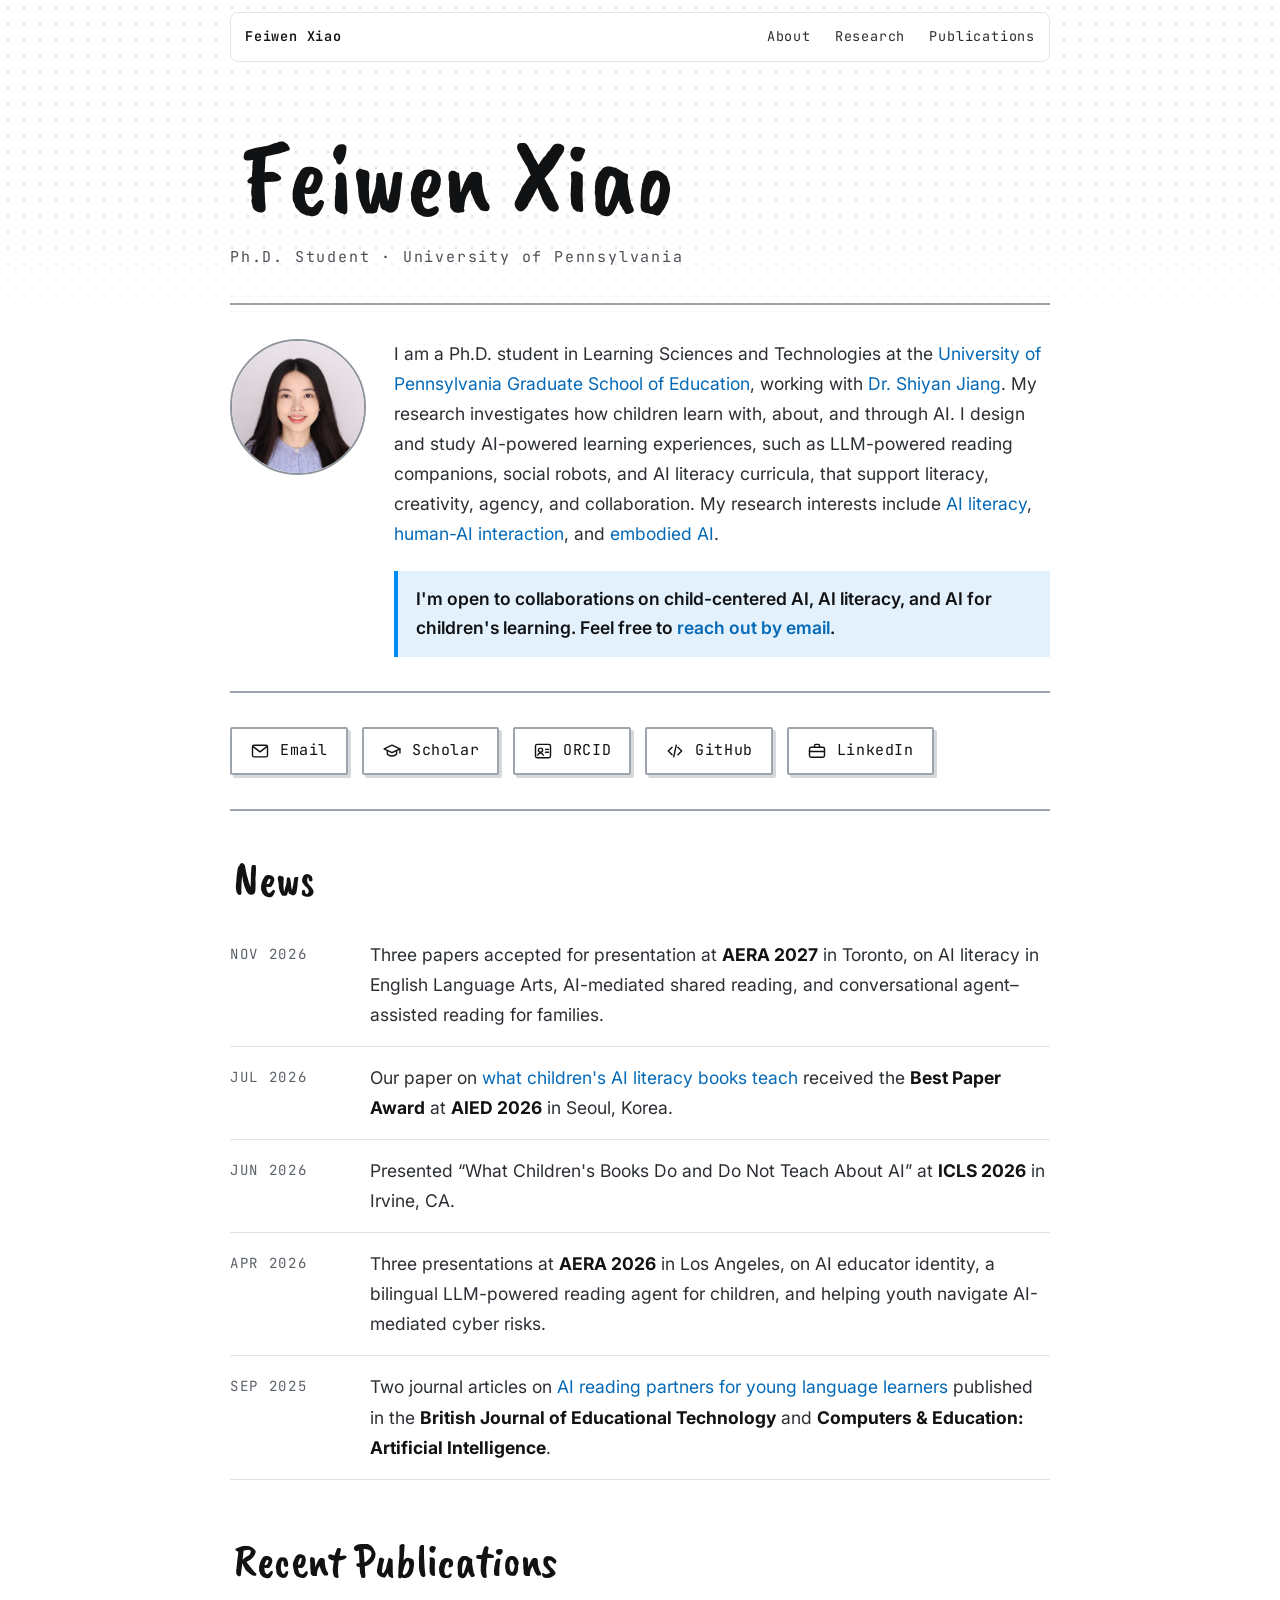
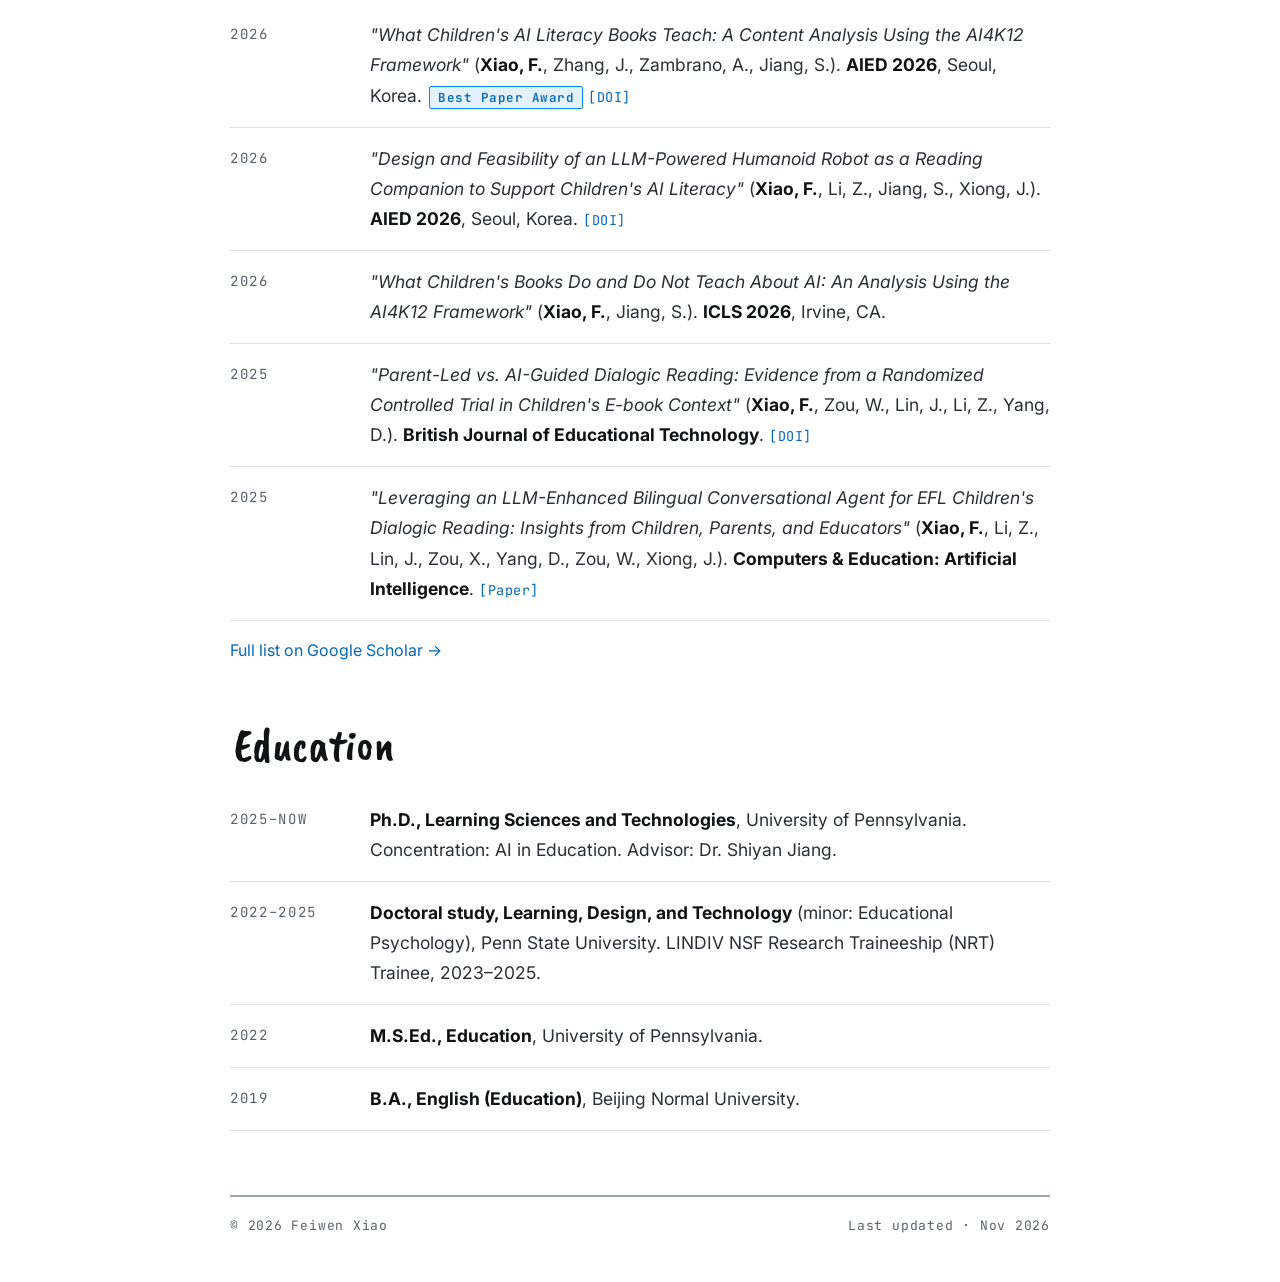
==== feiwenx.github.io/index.html @ 2ca4c5cd "Add files via upload fill the content & upload with new UI" ====
<!doctype html>
<html lang="en">
<head>
  <meta charset="utf-8">
  <meta name="viewport" content="width=device-width, initial-scale=1">
  <title>Feiwen Xiao</title>
  <meta name="description" content="Feiwen Xiao, Ph.D. student in Learning Sciences and Technologies at the University of Pennsylvania, studying children's AI literacy, human-AI interaction, and embodied AI.">
  <link rel="icon" href="assets/portrait-photo.jpg">
  <link rel="preconnect" href="https://fonts.googleapis.com">
  <link rel="preconnect" href="https://fonts.gstatic.com" crossorigin>
  <link rel="stylesheet" href="https://fonts.googleapis.com/css2?family=Caveat+Brush&amp;family=Inter:wght@400..700&amp;family=JetBrains+Mono:wght@400..600&amp;display=swap">
  <link rel="stylesheet" href="styles.css">
</head>
<body>

  <div class="dots" aria-hidden="true"></div>

  <header class="site-header">
    <div class="bar">
      <a class="brand" href="index.html">Feiwen Xiao</a>
      <nav class="nav" aria-label="Primary">
        <a href="#about">About</a>
        <a href="research.html">Research</a>
        <a href="#publications">Publications</a>
      </nav>
    </div>
  </header>

  <main id="about" class="wrap">

    <div class="zone">
      <h1 class="name">Feiwen Xiao</h1>
      <p class="tagline">Ph.D. Student · University of Pennsylvania</p>
    </div>

    <hr class="rule">

    <section class="intro zone zone-warm" aria-label="About">
      <img class="avatar" src="assets/portrait-photo.jpg" alt="Portrait of Feiwen Xiao" width="136" height="136">
      <div class="bio">
        <p>I am a Ph.D. student in Learning Sciences and Technologies at the <a class="link" href="https://www.gse.upenn.edu/">University of Pennsylvania Graduate School of Education</a>, working with <a class="link" href="https://www.gse.upenn.edu/faculty/shiyan-jiang">Dr. Shiyan Jiang</a>. My research investigates how children learn with, about, and through AI. I design and study AI-powered learning experiences, such as LLM-powered reading companions, social robots, and AI literacy curricula, that support literacy, creativity, agency, and collaboration. My research interests include <a class="link" href="projects/elementary-ai-literacy.html">AI literacy</a>, <a class="link" href="projects/ai-reading-partners.html">human-AI interaction</a>, and <a class="link" href="projects/robot-learning-companions.html">embodied AI</a>.</p>

        <!-- Pinned note: replace the text, or delete this whole <div> if you do not need it -->
        <div class="note" role="note">I'm open to collaborations on child-centered AI, AI literacy, and AI for children's learning. Feel free to <a class="link" href="mailto:feiwenx@upenn.edu">reach out by email</a>.</div>
      </div>
    </section>

    <hr class="rule">

    <nav class="buttons zone" aria-label="Profile links">
      <a class="btn" href="mailto:feiwenx@upenn.edu"><svg viewBox="0 0 24 24" fill="none" stroke="currentColor" stroke-width="1.7" stroke-linecap="round" stroke-linejoin="round" aria-hidden="true"><rect x="3" y="5" width="18" height="14" rx="2"></rect><path d="M3.5 6.5l8.5 6.5 8.5-6.5"></path></svg>Email</a>
      <a class="btn" href="https://scholar.google.com/citations?user=lo0K_msAAAAJ&amp;hl=en"><svg viewBox="0 0 24 24" fill="none" stroke="currentColor" stroke-width="1.7" stroke-linecap="round" stroke-linejoin="round" aria-hidden="true"><path d="M2.5 9.5L12 5l9.5 4.5L12 14z"></path><path d="M6.5 11.5v4.5c1.5 1.5 3.5 2 5.5 2s4-.5 5.5-2v-4.5"></path><path d="M21.5 9.5v5"></path></svg>Scholar</a>
      <a class="btn" href="https://orcid.org/0000-0002-7284-9527"><svg viewBox="0 0 24 24" fill="none" stroke="currentColor" stroke-width="1.7" stroke-linecap="round" stroke-linejoin="round" aria-hidden="true"><rect x="3" y="4" width="18" height="16" rx="2"></rect><circle cx="9" cy="11" r="2.5"></circle><path d="M5.5 17c.8-1.8 2-2.6 3.5-2.6s2.7.8 3.5 2.6"></path><path d="M15 10h3.5M15 13.5h3.5"></path></svg>ORCID</a>
      <a class="btn" href="https://github.com/feiwenx"><svg viewBox="0 0 24 24" fill="none" stroke="currentColor" stroke-width="1.7" stroke-linecap="round" stroke-linejoin="round" aria-hidden="true"><path d="M8.5 7.5L4 12l4.5 4.5"></path><path d="M15.5 7.5L20 12l-4.5 4.5"></path><path d="M13.5 5l-3 14"></path></svg>GitHub</a>
      <!-- TODO: replace with Feiwen's LinkedIn profile URL -->
      <a class="btn" href="https://www.linkedin.com/"><svg viewBox="0 0 24 24" fill="none" stroke="currentColor" stroke-width="1.7" stroke-linecap="round" stroke-linejoin="round" aria-hidden="true"><rect x="3" y="7.5" width="18" height="12" rx="2"></rect><path d="M9 7.5V5.5a1.5 1.5 0 0 1 1.5-1.5h3A1.5 1.5 0 0 1 15 5.5v2"></path><path d="M3 12.5h18"></path></svg>LinkedIn</a>
    </nav>

    <hr class="rule rule-before-sections">

    <!-- News: keep about 5 items. Copy one <li>...</li> block to add an item, newest first, and delete the oldest. -->
    <section id="news" class="zone zone-right" aria-labelledby="news-title">
      <h2 id="news-title" class="section-title">News</h2>
      <ul class="rows">
        <li>
          <time class="when" datetime="2026-11">Nov 2026</time>
          <p>Three papers accepted for presentation at <strong>AERA 2027</strong> in Toronto, on AI literacy in English Language Arts, AI-mediated shared reading, and conversational agent–assisted reading for families.</p>
        </li>
        <li>
          <time class="when" datetime="2026-07">Jul 2026</time>
          <p>Our paper on <a class="link" href="projects/ai-literacy-books.html">what children's AI literacy books teach</a> received the <strong>Best Paper Award</strong> at <strong>AIED 2026</strong> in Seoul, Korea.</p>
        </li>
        <li>
          <time class="when" datetime="2026-06">Jun 2026</time>
          <p>Presented “What Children's Books Do and Do Not Teach About AI” at <strong>ICLS 2026</strong> in Irvine, CA.</p>
        </li>
        <li>
          <time class="when" datetime="2026-04">Apr 2026</time>
          <p>Three presentations at <strong>AERA 2026</strong> in Los Angeles, on AI educator identity, a bilingual LLM-powered reading agent for children, and helping youth navigate AI-mediated cyber risks.</p>
        </li>
        <li>
          <time class="when" datetime="2025-09">Sep 2025</time>
          <p>Two journal articles on <a class="link" href="projects/ai-reading-partners.html">AI reading partners for young language learners</a> published in the <strong>British Journal of Educational Technology</strong> and <strong>Computers &amp; Education: Artificial Intelligence</strong>.</p>
        </li>
      </ul>
    </section>

    <!-- Recent publications: keep 4-5 papers, newest first. Copy one <li>...</li> block per paper. -->
    <section id="publications" class="section zone" aria-labelledby="pubs-title">
      <h2 id="pubs-title" class="section-title">Recent Publications</h2>
      <ul class="rows">
        <li>
          <span class="when">2026</span>
          <p><em>"What Children's AI Literacy Books Teach: A Content Analysis Using the AI4K12 Framework"</em> (<strong>Xiao, F.</strong>, Zhang, J., Zambrano, A., Jiang, S.). <strong>AIED 2026</strong>, Seoul, Korea. <span class="badge">Best Paper Award</span> <span class="mono-links">[<a class="link" href="https://doi.org/10.1007/978-3-032-29773-0_17">DOI</a>]</span></p>
        </li>
        <li>
          <span class="when">2026</span>
          <p><em>"Design and Feasibility of an LLM-Powered Humanoid Robot as a Reading Companion to Support Children's AI Literacy"</em> (<strong>Xiao, F.</strong>, Li, Z., Jiang, S., Xiong, J.). <strong>AIED 2026</strong>, Seoul, Korea. <span class="mono-links">[<a class="link" href="https://doi.org/10.1007/978-3-032-29788-4_71">DOI</a>]</span></p>
        </li>
        <li>
          <span class="when">2026</span>
          <p><em>"What Children's Books Do and Do Not Teach About AI: An Analysis Using the AI4K12 Framework"</em> (<strong>Xiao, F.</strong>, Jiang, S.). <strong>ICLS 2026</strong>, Irvine, CA.</p>
        </li>
        <li>
          <span class="when">2025</span>
          <p><em>"Parent-Led vs. AI-Guided Dialogic Reading: Evidence from a Randomized Controlled Trial in Children's E-book Context"</em> (<strong>Xiao, F.</strong>, Zou, W., Lin, J., Li, Z., Yang, D.). <strong>British Journal of Educational Technology</strong>. <span class="mono-links">[<a class="link" href="https://doi.org/10.1111/bjet.13615">DOI</a>]</span></p>
        </li>
        <li>
          <span class="when">2025</span>
          <p><em>"Leveraging an LLM-Enhanced Bilingual Conversational Agent for EFL Children's Dialogic Reading: Insights from Children, Parents, and Educators"</em> (<strong>Xiao, F.</strong>, Li, Z., Lin, J., Zou, X., Yang, D., Zou, W., Xiong, J.). <strong>Computers &amp; Education: Artificial Intelligence</strong>. <span class="mono-links">[<a class="link" href="https://www.sciencedirect.com/science/article/pii/S2666920X25001249">Paper</a>]</span></p>
        </li>
      </ul>
      <p class="after-list"><a class="link" href="https://scholar.google.com/citations?user=lo0K_msAAAAJ&amp;hl=en">Full list on Google Scholar →</a></p>
    </section>

    <section id="education" class="section zone zone-right" aria-labelledby="edu-title">
      <h2 id="edu-title" class="section-title">Education</h2>
      <ul class="rows">
        <li>
          <span class="when">2025–Now</span>
          <p><strong>Ph.D., Learning Sciences and Technologies</strong>, University of Pennsylvania. Concentration: AI in Education. Advisor: Dr. Shiyan Jiang.</p>
        </li>
        <li>
          <span class="when">2022–2025</span>
          <p><strong>Doctoral study, Learning, Design, and Technology</strong> (minor: Educational Psychology), Penn State University. LINDIV NSF Research Traineeship (NRT) Trainee, 2023–2025.</p>
        </li>
        <li>
          <span class="when">2022</span>
          <p><strong>M.S.Ed., Education</strong>, University of Pennsylvania.</p>
        </li>
        <li>
          <span class="when">2019</span>
          <p><strong>B.A., English (Education)</strong>, Beijing Normal University.</p>
        </li>
      </ul>
    </section>

    <footer class="site-footer">
      <span>© 2026 Feiwen Xiao</span>
      <span>Last updated · Nov 2026</span>
    </footer>
  </main>

</body>
</html>
---- feiwenx.github.io/styles.css ----
/* Feiwen Xiao · shared styles for index.html and research.html
   Colors and fonts are set once here in :root. Change a value and both pages update. */

:root {
  --accent: #058cf2;          /* sky blue: underlines, pinned-note bar, hover */
  --accent-text: #0469b6;     /* darker blue for text links, readable on white */
  --accent-soft: #cfe6fb;     /* soft blue shadow when the top bar is hovered */
  --accent-shadow: #b6dcfb;   /* blue shadow when a square box is hovered */
  --ink: #101214;             /* names and headings */
  --text: #2b2f33;            /* body text */
  --mono-text: #4c5157;       /* monospace tagline */
  --muted: #5b6168;           /* dates, captions, placeholders */
  --rule: #9ea4ab;            /* thick rules and box borders */
  --line: #dfe2e6;            /* thin separators between list rows */
  --shadow: #d5d9de;          /* hard shadow under square boxes */
  --paper: #ffffff;           /* page background */
  --glow-blue: rgba(0, 153, 253, 0.09);  /* hover glow, blue (zone) */
  --glow-warm: rgba(255, 212, 59, 0.17); /* hover glow, warm yellow (zone-right and About), alternates with blue */
  --band: #e6f3fe;            /* research page banner */
  --callout-bg: #e3f1fd;      /* pinned note background (yellow version: #fcecab) */
  --callout-border: #058cf2;  /* pinned note left bar (yellow version: #e2bd3c) */

  --font-hand: 'Caveat Brush', 'Segoe Script', cursive;
  --font-mono: 'JetBrains Mono', ui-monospace, Menlo, Consolas, monospace;
  --font-sans: Inter, -apple-system, BlinkMacSystemFont, 'Segoe UI', sans-serif;
}

* { box-sizing: border-box; }

html {
  scroll-behavior: smooth;
  scroll-padding-top: 84px; /* keeps section titles visible below the sticky bar */
}

body {
  margin: 0;
  min-width: 320px;
  overflow-x: clip;
  color: var(--text);
  font-family: var(--font-sans);
  font-size: 17.5px;
  line-height: 1.72;
  position: relative;
  background: var(--paper);
}

a { color: inherit; text-decoration: none; }
img { max-width: 100%; }

.link { color: var(--accent-text); }
.nowrap { white-space: nowrap; }
.link:hover,
.link:focus-visible {
  text-decoration: underline;
  text-decoration-thickness: 1px;
  text-underline-offset: 3px;
}

/* ---------- Background: faint dot field along the top, fading out ----------
   To remove it, delete <div class="dots"> from index.html and research.html. */

.dots {
  position: absolute;
  top: 0;
  left: 0;
  right: 0;
  height: 480px;
  z-index: 0;
  pointer-events: none;
  background-image: radial-gradient(rgba(16, 18, 20, 0.16) 1px, transparent 1.4px);
  background-size: 16px 16px;
  -webkit-mask-image: linear-gradient(to bottom, #000 0%, #000 36%, transparent 100%);
  mask-image: linear-gradient(to bottom, #000 0%, #000 36%, transparent 100%);
}

/* ---------- Hover glow ----------
   Blocks with class="zone" fade in a very light color from the window edge on hover.
   zone = blue from the left, zone-right and zone-warm = warm yellow from the right.
   Alternating blocks use zone / zone-right, so blue and yellow take turns down the page.
   To turn the effect off, delete the ".zone:hover::before" rule below. */

.zone {
  position: relative;
  isolation: isolate;
}

.zone::before {
  content: "";
  position: absolute;
  inset: -44px calc(50% - 50vw);
  z-index: -1;
  pointer-events: none;
  opacity: 0;
  transition: opacity 0.3s ease;
  background: radial-gradient(farthest-side at 0% 50%, var(--glow-blue), transparent 100%);
}

.zone-right::before {
  background: radial-gradient(farthest-side at 100% 50%, var(--glow-warm), transparent 100%);
}

.zone-warm::before {
  background: radial-gradient(farthest-side at 100% 50%, var(--glow-warm), transparent 100%);
}

.zone:hover::before { opacity: 1; }

/* ---------- Top bar ---------- */

.site-header {
  position: sticky;
  top: 0;
  z-index: 20;
  padding: 12px clamp(8px, 2vw, 24px) 0;
}

.bar {
  max-width: 820px;
  margin: 0 auto;
  padding: 2px 14px;
  display: flex;
  flex-wrap: wrap;
  align-items: center;
  justify-content: space-between;
  gap: 0 24px;
  font-family: var(--font-mono);
  font-size: 13.5px;
  letter-spacing: 0.06em;
  background: rgba(255, 255, 255, 0.94);
  border: 1.5px solid #e1e4e8;
  border-radius: 8px;
  transition: border-color 0.2s ease, box-shadow 0.2s ease, transform 0.2s ease;
}

.bar:hover,
.bar:focus-within {
  border-color: #8f959c;
  box-shadow: 4px 4px 0 var(--accent-soft);
  transform: translate(-2px, -2px);
}

.brand,
.nav a {
  display: inline-flex;
  align-items: center;
  min-height: 44px;
}

.brand {
  font-weight: 600;
  color: var(--ink);
}

.nav {
  display: flex;
  flex-wrap: wrap;
  gap: 0 clamp(12px, 2vw, 24px);
}

.nav a:hover,
.nav a:focus-visible,
.nav a[aria-current="page"] {
  text-decoration: underline;
  text-decoration-color: var(--accent);
  text-decoration-thickness: 2px;
  text-underline-offset: 6px;
}

.nav a[aria-current="page"] {
  font-weight: 600;
  color: var(--ink);
}

/* ---------- Page column ---------- */

.wrap {
  position: relative;
  z-index: 1;
  max-width: 900px;
  margin: 0 auto;
  padding: clamp(36px, 5vw, 64px) clamp(16px, 4vw, 40px) 0;
}

.name {
  margin: 0;
  padding-left: 10px;
  font-family: var(--font-hand);
  font-size: clamp(64px, 9vw, 104px);
  font-weight: 400;
  line-height: 1;
  color: var(--ink);
}

.tagline {
  margin: 16px 0 0;
  font-family: var(--font-mono);
  font-size: 15px;
  line-height: 1.5;
  letter-spacing: 0.12em;
  color: var(--mono-text);
}

.rule {
  margin: 34px 0;
  border: 0;
  border-top: 2px solid var(--rule);
}

.rule-before-sections { margin-bottom: 44px; }

/* ---------- Intro (photo, bio, pinned note) ---------- */

.intro {
  display: flex;
  flex-wrap: wrap;
  align-items: flex-start;
  gap: 24px 28px;
}

.avatar {
  flex: 0 0 auto;
  display: block;
  width: 136px;
  height: 136px;
  border-radius: 50%;
  border: 2.5px solid #8f959c;
  object-fit: cover;
  object-position: 50% 26%;
}

.bio {
  flex: 1 1 360px;
  min-width: 0;
}

.bio p { margin: 0; }
.bio p + p { margin-top: 14px; }

.note {
  margin: 22px 0 0;
  padding: 14px 18px;
  border-left: 4px solid var(--callout-border);
  background: var(--callout-bg);
  font-weight: 600;
  line-height: 1.65;
  color: var(--ink);
}

/* ---------- Square buttons and boxes ---------- */

.buttons {
  display: flex;
  flex-wrap: wrap;
  gap: 14px;
  font-family: var(--font-mono);
  font-size: 15px;
  letter-spacing: 0.04em;
  color: var(--ink);
}

.btn {
  display: inline-flex;
  align-items: center;
  gap: 10px;
  min-height: 48px;
  padding: 0 18px;
  background: #ffffff;
  border: 2px solid var(--rule);
  border-radius: 2px;
  box-shadow: 3px 3px 0 var(--shadow);
}

.btn svg {
  width: 20px;
  height: 20px;
  flex: 0 0 auto;
}

.btn,
.thumb {
  transition: transform 0.15s ease, box-shadow 0.15s ease, border-color 0.15s ease;
}

.btn:hover,
.btn:focus-visible,
.thumb:hover {
  transform: translate(-2px, -2px);
  box-shadow: 5px 5px 0 var(--accent-shadow);
  border-color: var(--accent);
}

/* ---------- Sections with dated rows (News, Publications, Education) ---------- */

.section { margin-top: 56px; }

.section-title {
  margin: 0 0 18px;
  padding-left: 4px;
  font-family: var(--font-hand);
  font-size: 46px;
  font-weight: 400;
  line-height: 1.1;
  color: var(--ink);
}

.rows {
  margin: 0;
  padding: 0;
  list-style: none;
}

.rows li {
  display: flex;
  flex-wrap: wrap;
  gap: 2px 28px;
  padding: 16px 0;
  border-bottom: 1px solid var(--line);
}

.rows .when {
  flex: 0 0 112px;
  padding-top: 3px;
  font-family: var(--font-mono);
  font-size: 14px;
  line-height: 1.6;
  letter-spacing: 0.12em;
  text-transform: uppercase;
  color: var(--muted);
}

.rows p {
  flex: 1 1 400px;
  min-width: 0;
  margin: 0;
}

.rows strong {
  font-weight: 700;
  color: var(--ink);
}

.mono-links {
  font-family: var(--font-mono);
  font-size: 13.5px;
  letter-spacing: 0.04em;
  white-space: nowrap;
  color: var(--accent-text);
}

.after-list {
  margin: 16px 0 0;
  font-size: 16px;
}

/* Small highlighted label, e.g. "Best Paper Award" after a publication */
.badge {
  display: inline-block;
  margin-left: 2px;
  padding: 0 8px;
  border: 1.5px solid var(--callout-border);
  border-radius: 2px;
  background: var(--callout-bg);
  font-family: var(--font-mono);
  font-size: 12.5px;
  font-weight: 600;
  letter-spacing: 0.04em;
  line-height: 1.7;
  white-space: nowrap;
  color: var(--accent-text);
}

/* ---------- Footer ---------- */

.site-footer {
  display: flex;
  flex-wrap: wrap;
  justify-content: space-between;
  gap: 6px 20px;
  margin-top: 64px;
  padding: 18px 0 44px;
  border-top: 2px solid var(--rule);
  font-family: var(--font-mono);
  font-size: 13px;
  letter-spacing: 0.06em;
  color: var(--muted);
}

/* ---------- Research page ---------- */

.banner {
  padding: clamp(26px, 4vw, 42px) clamp(20px, 4vw, 40px) clamp(28px, 4vw, 42px);
  background: var(--band);
  border: 2px solid var(--rule);
  border-radius: 2px;
  box-shadow: 4px 4px 0 var(--shadow);
}

.banner h1 {
  margin: 0;
  font-family: var(--font-hand);
  font-size: clamp(60px, 8vw, 96px);
  font-weight: 400;
  line-height: 1;
  color: var(--ink);
}

.banner .tagline {
  margin-top: 14px;
  font-size: 14.5px;
  line-height: 1.6;
  letter-spacing: 0.1em;
}

.banner .lead {
  max-width: 690px;
  margin: 18px 0 0;
  font-size: 18.5px;
  line-height: 1.65;
}

.projects-title { margin: 52px 0 6px; }

.project {
  display: flex;
  flex-wrap: wrap;
  align-items: center;
  gap: 24px 36px;
  padding: 30px 0;
  border-bottom: 1px solid var(--line);
}

.project.first { padding-top: 26px; }

/* Puts the picture on the right. Alternate rows use this class. */
.project.reverse { flex-direction: row-reverse; }
.project.reverse .thumb { margin-right: auto; }

.thumb {
  position: relative;
  flex: 1 1 300px;
  max-width: 340px;
  min-width: 0;
  aspect-ratio: 4 / 3;
  overflow: hidden;
  background: #ffffff;
  border: 2px solid var(--rule);
  border-radius: 2px;
  box-shadow: 3px 3px 0 var(--shadow);
}

.thumb img {
  position: absolute;
  inset: 0;
  display: block;
  width: 100%;
  height: 100%;
  object-fit: cover;
}

.project-body {
  flex: 999 1 380px;
  min-width: 0;
}

.project-body h3 {
  margin: 0 0 8px;
  font-family: var(--font-hand);
  font-size: 38px;
  font-weight: 400;
  line-height: 1.1;
  color: var(--ink);
}

.project-body p { margin: 0 0 8px; }

.project-body .todo {
  margin: 0;
  color: var(--muted);
}

.banner .lead + .lead { margin-top: 10px; }

/* Small label above a project title, e.g. "AI literacy" */
.area {
  display: block;
  margin: 0 0 6px;
  font-family: var(--font-mono);
  font-size: 12.5px;
  font-weight: 600;
  letter-spacing: 0.12em;
  text-transform: uppercase;
  color: var(--accent-text);
}

a.thumb { display: block; }

.project-body h3 a:hover,
.project-body h3 a:focus-visible {
  text-decoration: underline;
  text-decoration-color: var(--accent);
  text-decoration-thickness: 2px;
  text-underline-offset: 6px;
}

/* ---------- Project pages (projects/*.html) ---------- */

.crumbs {
  margin: 0 0 22px;
  font-family: var(--font-mono);
  font-size: 13px;
  letter-spacing: 0.06em;
  color: var(--muted);
}

.crumbs a:hover,
.crumbs a:focus-visible {
  color: var(--accent-text);
  text-decoration: underline;
  text-underline-offset: 3px;
}

.page-title {
  margin: 0;
  font-family: var(--font-hand);
  font-size: clamp(46px, 6.5vw, 76px);
  font-weight: 400;
  line-height: 1.05;
  color: var(--ink);
}

.hero {
  max-width: 760px;
  margin: 30px 0 0;
  aspect-ratio: 4 / 3;
  overflow: hidden;
  background: #ffffff;
  border: 2px solid var(--rule);
  border-radius: 2px;
  box-shadow: 4px 4px 0 var(--shadow);
}

.hero img {
  display: block;
  width: 100%;
  height: 100%;
  object-fit: cover;
}

/* The sections span the full column so their hover glow reaches both window edges;
   their contents stay at a comfortable reading width. */
.detail .lede,
.detail section > *,
.detail .updated { max-width: 760px; }

.detail .lede p {
  margin: 26px 0 0;
  font-size: 18.5px;
  line-height: 1.7;
}

.detail .lede p + p { margin-top: 14px; }

.detail h2 {
  margin: 48px 0 12px;
  padding-left: 2px;
  font-family: var(--font-hand);
  font-size: 38px;
  font-weight: 400;
  line-height: 1.1;
  color: var(--ink);
}

.detail > section > p { margin: 0; }

.bullets {
  margin: 0;
  padding: 0;
  list-style: none;
}

.bullets li {
  position: relative;
  margin: 0 0 10px;
  padding-left: 26px;
}

/* Small blue square in front of each bullet */
.bullets li::before {
  content: "";
  position: absolute;
  left: 4px;
  top: 0.66em;
  width: 8px;
  height: 8px;
  background: var(--accent);
}

.muted { color: var(--muted); }

/* Sub-heading inside a section, e.g. a sub-project under Highlights */
.detail h3.sub {
  margin: 22px 0 10px;
  font-family: var(--font-mono);
  font-size: 13.5px;
  font-weight: 600;
  letter-spacing: 0.1em;
  text-transform: uppercase;
  color: var(--accent-text);
}

.detail h2 + h3.sub { margin-top: 6px; }

.updated {
  margin: 40px 0 0;
  font-family: var(--font-mono);
  font-size: 13px;
  letter-spacing: 0.06em;
  color: var(--muted);
}

/* Previous / next project links at the bottom of a project page */
.pager {
  display: flex;
  flex-wrap: wrap;
  gap: 14px;
  margin-top: 28px;
}

.pager a {
  flex: 0 1 340px;
  display: block;
  padding: 12px 18px 14px;
  background: #ffffff;
  border: 2px solid var(--rule);
  border-radius: 2px;
  box-shadow: 3px 3px 0 var(--shadow);
  transition: transform 0.15s ease, box-shadow 0.15s ease, border-color 0.15s ease;
}

.pager a:hover,
.pager a:focus-visible {
  transform: translate(-2px, -2px);
  box-shadow: 5px 5px 0 var(--accent-shadow);
  border-color: var(--accent);
}

.pager .next {
  margin-left: auto;
  text-align: right;
}

.pager .dir {
  display: block;
  font-family: var(--font-mono);
  font-size: 12.5px;
  letter-spacing: 0.12em;
  text-transform: uppercase;
  color: var(--muted);
}

.pager .ttl {
  display: block;
  font-weight: 600;
  line-height: 1.45;
  color: var(--ink);
}

.project-body .mono-links {
  display: block;
  margin-top: 12px;
}

@media (prefers-reduced-motion: reduce) {
  html { scroll-behavior: auto; }
  .bar,
  .btn,
  .thumb,
  .pager a,
  .zone::before { transition: none; }
  .bar:hover,
  .bar:focus-within,
  .btn:hover,
  .btn:focus-visible,
  .thumb:hover,
  .pager a:hover,
  .pager a:focus-visible { transform: none; }
}
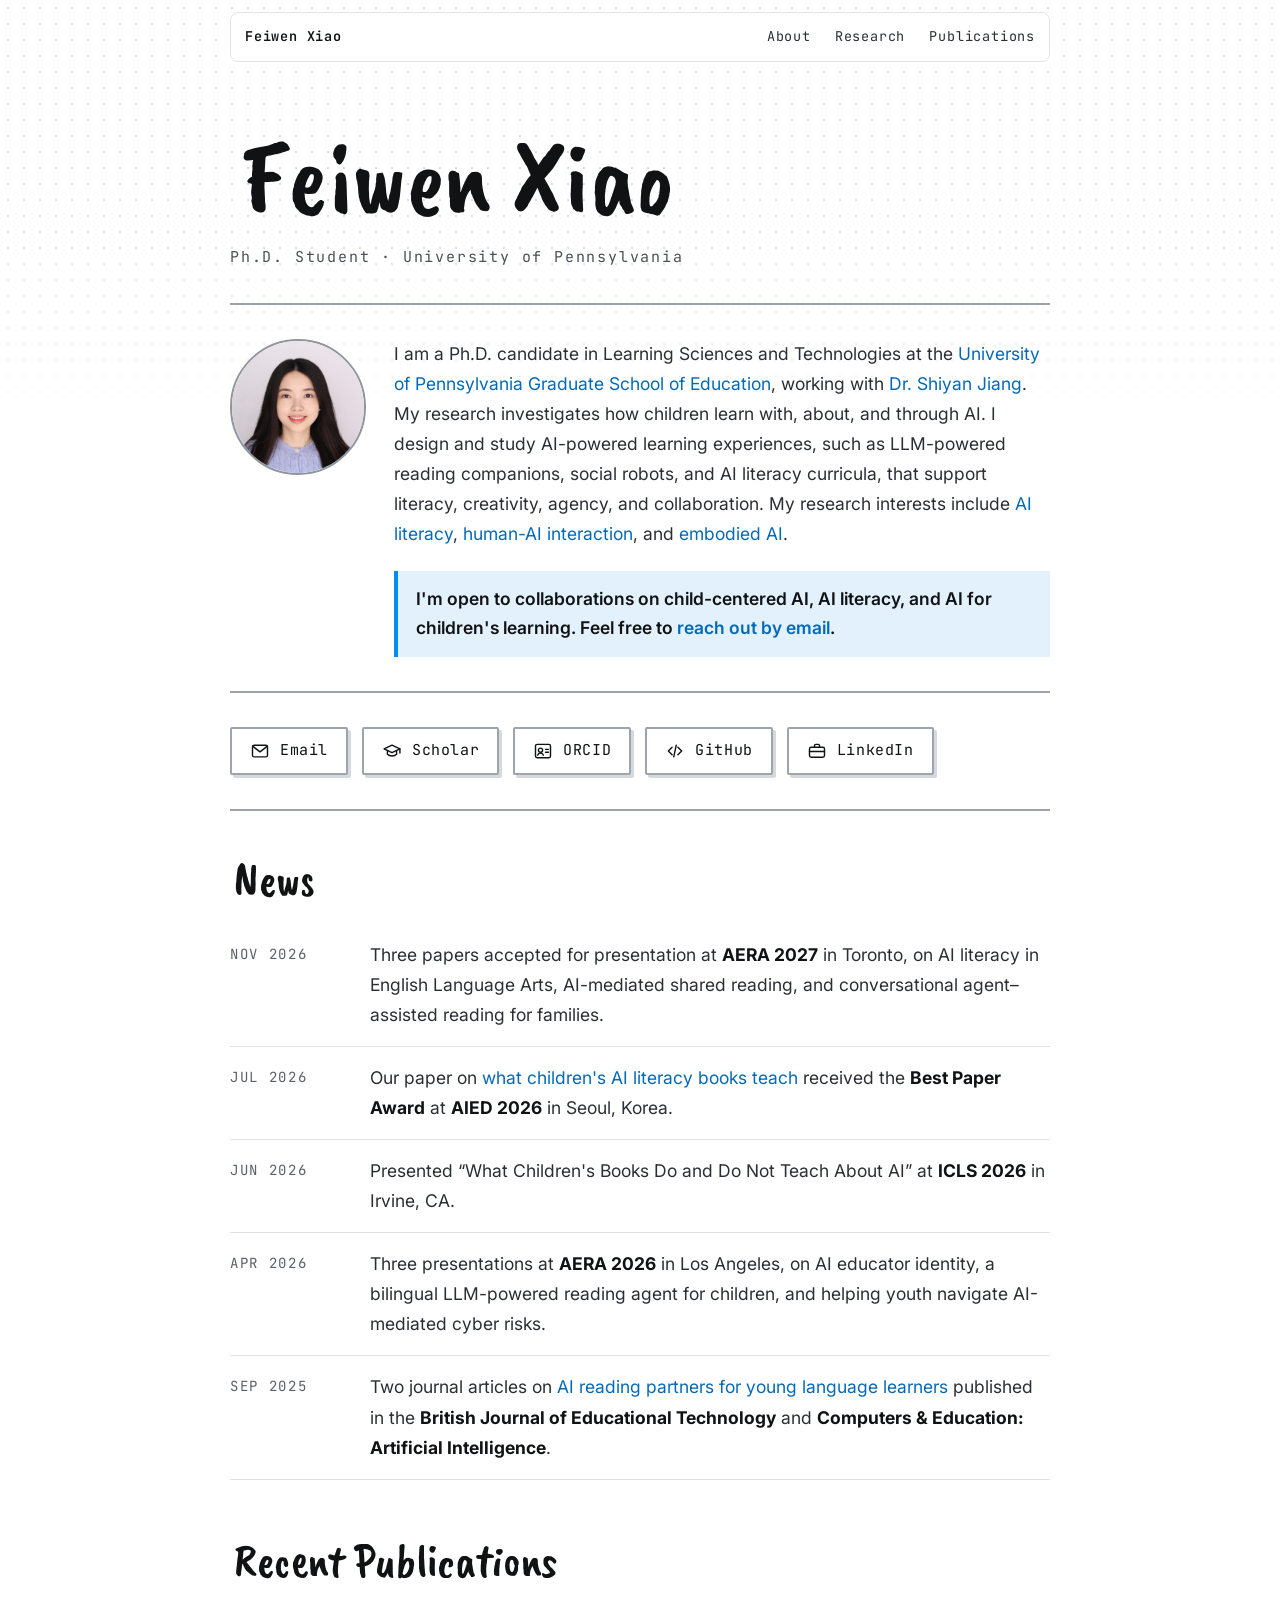
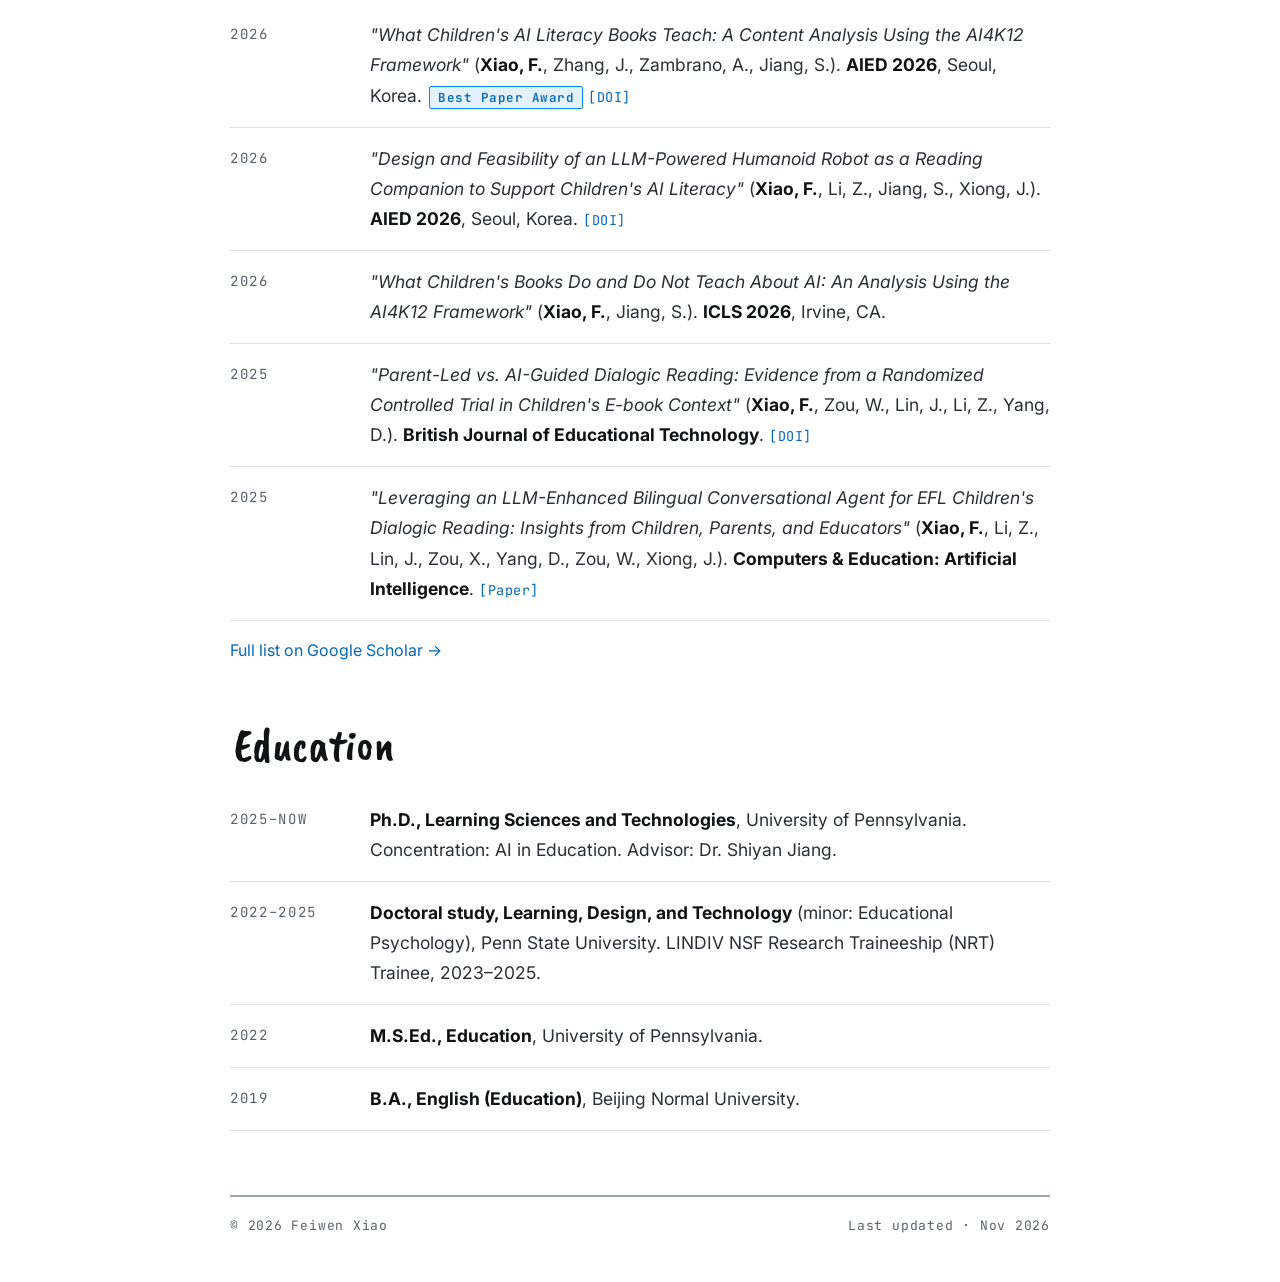
==== commit e6cf802a: "Update bio from Ph.D. student to candidate" ====
--- a/feiwenx.github.io/index.html
+++ b/feiwenx.github.io/index.html
@@ -38,7 +38,7 @@
     <section class="intro zone zone-warm" aria-label="About">
       <img class="avatar" src="assets/portrait-photo.jpg" alt="Portrait of Feiwen Xiao" width="136" height="136">
       <div class="bio">
-        <p>I am a Ph.D. student in Learning Sciences and Technologies at the <a class="link" href="https://www.gse.upenn.edu/">University of Pennsylvania Graduate School of Education</a>, working with <a class="link" href="https://www.gse.upenn.edu/faculty/shiyan-jiang">Dr. Shiyan Jiang</a>. My research investigates how children learn with, about, and through AI. I design and study AI-powered learning experiences, such as LLM-powered reading companions, social robots, and AI literacy curricula, that support literacy, creativity, agency, and collaboration. My research interests include <a class="link" href="projects/elementary-ai-literacy.html">AI literacy</a>, <a class="link" href="projects/ai-reading-partners.html">human-AI interaction</a>, and <a class="link" href="projects/robot-learning-companions.html">embodied AI</a>.</p>
+        <p>I am a Ph.D. candidate in Learning Sciences and Technologies at the <a class="link" href="https://www.gse.upenn.edu/">University of Pennsylvania Graduate School of Education</a>, working with <a class="link" href="https://www.gse.upenn.edu/faculty/shiyan-jiang">Dr. Shiyan Jiang</a>. My research investigates how children learn with, about, and through AI. I design and study AI-powered learning experiences, such as LLM-powered reading companions, social robots, and AI literacy curricula, that support literacy, creativity, agency, and collaboration. My research interests include <a class="link" href="projects/elementary-ai-literacy.html">AI literacy</a>, <a class="link" href="projects/ai-reading-partners.html">human-AI interaction</a>, and <a class="link" href="projects/robot-learning-companions.html">embodied AI</a>.</p>
 
         <!-- Pinned note: replace the text, or delete this whole <div> if you do not need it -->
         <div class="note" role="note">I'm open to collaborations on child-centered AI, AI literacy, and AI for children's learning. Feel free to <a class="link" href="mailto:feiwenx@upenn.edu">reach out by email</a>.</div>
